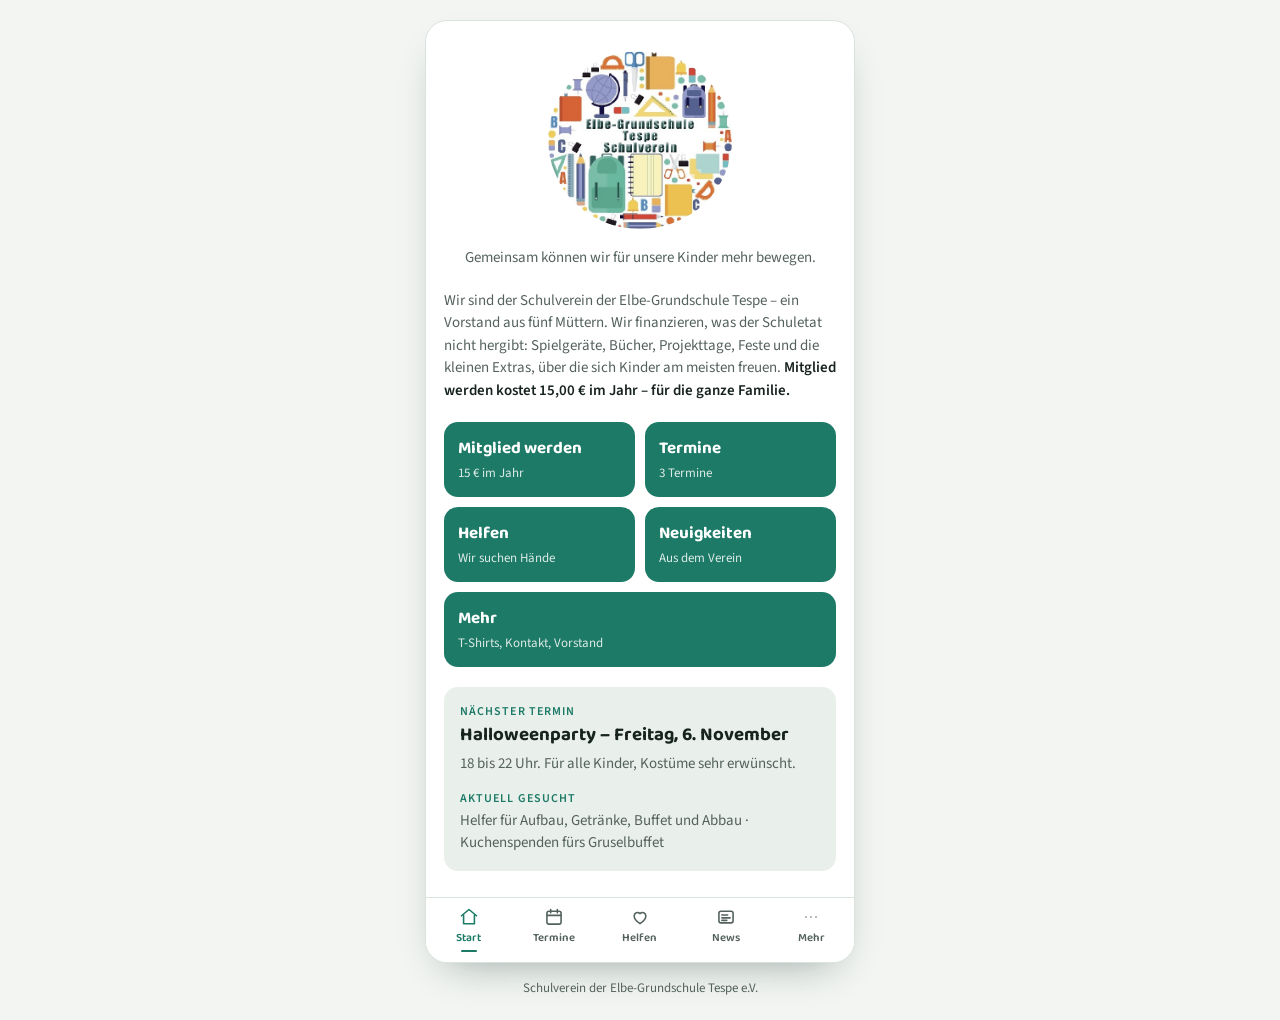
==== index.html @ aea905aa "Add files via upload" ====
<!doctype html>
<html lang="de">
<head>
<meta charset="utf-8">
<meta name="viewport" content="width=device-width, initial-scale=1, viewport-fit=cover">
<title>Schulverein Tespe</title>
<meta name="description" content="App des Schulvereins der Elbe-Grundschule Tespe e.V. – Termine, Mitgliedschaft, Helfen und mehr.">
<meta name="theme-color" content="#1D7A67">
<link rel="manifest" href="manifest.webmanifest">
<link rel="icon" href="icon-192.png">
<link rel="apple-touch-icon" href="icon-192.png">
<meta name="apple-mobile-web-app-capable" content="yes">
<meta name="apple-mobile-web-app-title" content="Schulverein">
<link rel="stylesheet" href="https://fonts.googleapis.com/css2?family=Baloo+2:wght@600;700&family=Source+Sans+3:wght@400;600&display=swap">
<link rel="stylesheet" href="app.css">
</head>
<body>
<div id="app"></div>
<script src="app.js"></script>
</body>
</html>
---- app.css ----
:root{
  --ground:#F2F5F2;
  --surface:#FFFFFF;
  --surface-2:#E9EFEA;
  --ink:#17231F;
  --ink-soft:#54625C;
  --line:#DBE3DD;
  --brand:#1D7A67;
  --brand-soft:#E3F0EC;
  --on-brand:#FFFFFF;
  --sun:#D98C1F;
  --sun-soft:#FBEFDC;
  --shadow:0 18px 40px -22px rgba(13,40,33,.45);
  --radius:14px;
}
@media (prefers-color-scheme: dark){
  :root:not([data-theme="light"]){
    --ground:#0E1513; --surface:#18201D; --surface-2:#212B27;
    --ink:#E7EEEA; --ink-soft:#9AAAA3; --line:#2B3732;
    --brand:#33A98F; --brand-soft:#1B2C28; --on-brand:#06120F;
    --sun:#E9A83F; --sun-soft:#2A2317;
    --shadow:0 18px 40px -24px rgba(0,0,0,.8);
  }
}
:root[data-theme="dark"]{
  --ground:#0E1513; --surface:#18201D; --surface-2:#212B27;
  --ink:#E7EEEA; --ink-soft:#9AAAA3; --line:#2B3732;
  --brand:#33A98F; --brand-soft:#1B2C28; --on-brand:#06120F;
  --sun:#E9A83F; --sun-soft:#2A2317;
  --shadow:0 18px 40px -24px rgba(0,0,0,.8);
}

*{box-sizing:border-box;}
body{
  margin:0;
  background:var(--ground);
  color:var(--ink);
  font-family:"Source Sans 3","Segoe UI",system-ui,sans-serif;
  font-size:16px;line-height:1.5;
  padding-block:20px 0;padding-inline:16px;
}
h1,h2,h3,.tile b,.tab span{font-family:"Baloo 2","Trebuchet MS",system-ui,sans-serif;font-weight:700;}
h1,h2,h3{text-wrap:balance;margin:0;}
img{max-width:100%;}
[hidden]{display:none !important;}

.hinweis{
  max-width:430px;margin:0 auto 18px;
  border-left:3px solid var(--sun);background:var(--sun-soft);
  padding:10px 14px;border-radius:0 10px 10px 0;font-size:14px;
}

.phone{
  max-width:430px;margin:0 auto;
  background:var(--surface);border:1px solid var(--line);
  border-radius:22px;box-shadow:var(--shadow);overflow:hidden;
}
.screen{padding:22px 18px 26px;display:flex;flex-direction:column;gap:20px;}

.crest{display:flex;flex-direction:column;align-items:center;gap:10px;text-align:center;}
.crest svg{width:76px;height:76px;}
.crest img.logo{
  width:min(200px,62%);height:auto;
  background:#fff;border-radius:50%;
  padding:8px;box-sizing:border-box;
}
.crest h1{font-size:25px;line-height:1.15;}
.claim{color:var(--ink-soft);font-size:15px;margin:0;}

.lead{font-size:15px;color:var(--ink-soft);margin:0;}
.lead strong{color:var(--ink);font-weight:600;}

.tiles{display:grid;grid-template-columns:1fr 1fr;gap:10px;}
.tile{
  all:unset;box-sizing:border-box;cursor:pointer;
  background:var(--brand);color:var(--on-brand);border-radius:var(--radius);
  padding:14px;display:flex;flex-direction:column;gap:2px;min-height:74px;
}
.tile:last-child{grid-column:1 / -1;}
.tile b{font-size:17px;}
.tile em{font-style:normal;font-size:13px;opacity:.85;}
.tile:hover{filter:brightness(1.07);}
.tile:focus-visible,.tab:focus-visible,.ghost:focus-visible,.zurueck:focus-visible{
  outline:2px solid var(--sun);outline-offset:2px;
}

.panel{
  background:var(--surface-2);border-radius:var(--radius);
  padding:16px;display:flex;flex-direction:column;gap:14px;
}
.eyebrow{
  font-size:12px;letter-spacing:.09em;text-transform:uppercase;
  color:var(--brand);font-weight:600;margin:0;
}

.termin{display:grid;grid-template-columns:54px 1fr;gap:12px;align-items:start;}
.termin + .termin{border-top:1px solid var(--line);padding-top:14px;}
.datum{
  background:var(--surface);border:1px solid var(--line);border-radius:10px;
  text-align:center;padding:6px 2px;line-height:1.1;
}
.datum .tag{font-family:"Baloo 2",system-ui,sans-serif;font-size:20px;font-weight:700;font-variant-numeric:tabular-nums;}
.datum .mon{font-size:11px;text-transform:uppercase;letter-spacing:.06em;color:var(--ink-soft);}
.termin h3{font-size:17px;}
.termin p{margin:2px 0 0;font-size:14px;color:var(--ink-soft);}
.termin .zeit{color:var(--ink);font-weight:600;}

.chip{
  display:inline-block;margin-top:7px;font-size:12px;font-weight:600;
  background:var(--brand-soft);color:var(--brand);padding:3px 9px;border-radius:999px;
}
.chip.gesperrt{background:var(--sun-soft);color:var(--sun);}

ul.liste{margin:0;padding-left:18px;font-size:15px;display:flex;flex-direction:column;gap:6px;color:var(--ink-soft);}

.vorstand{display:flex;flex-direction:column;gap:7px;font-size:15px;}
.vorstand div{display:flex;justify-content:space-between;gap:12px;border-bottom:1px dotted var(--line);padding-bottom:6px;}
.vorstand span{color:var(--ink-soft);font-size:13.5px;text-align:right;}

.ghost{
  display:block;text-decoration:none;cursor:pointer;
  border:1.5px solid var(--brand);color:var(--brand);background:none;
  border-radius:10px;padding:10px 14px;text-align:center;
  font-weight:600;font-size:15px;font-family:inherit;
}
.ghost:hover{background:var(--brand-soft);}

.zurueck{
  all:unset;cursor:pointer;color:var(--brand);font-weight:600;font-size:14px;
}
.zurueck:hover{text-decoration:underline;}

.impressum{font-size:13.5px;color:var(--ink-soft);margin:0;}
.impressum b{color:var(--ink);}
.impressum a{color:var(--brand);}

.tabs{
  position:sticky;bottom:0;
  display:grid;grid-template-columns:repeat(5,1fr);
  background:var(--surface);border-top:1px solid var(--line);
  padding-bottom:env(safe-area-inset-bottom,0px);
}
.tab{
  all:unset;box-sizing:border-box;cursor:pointer;
  padding:9px 2px 10px;display:flex;flex-direction:column;align-items:center;gap:3px;
  color:var(--ink-soft);
}
.tab svg{width:20px;height:20px;}
.tab span{font-size:11.5px;font-weight:600;}
.tab[aria-selected="true"]{color:var(--brand);}
.tab[aria-selected="true"] .dot{opacity:1;}
.dot{width:16px;height:2px;border-radius:2px;background:var(--brand);opacity:0;}

.fuss{
  max-width:430px;margin:16px auto 0;font-size:13px;color:var(--ink-soft);
  text-align:center;padding-bottom:22px;
}

@media (max-width:430px){
  body{padding-inline:0;padding-block:12px 0;}
  .hinweis{margin-inline:16px;}
  .phone{border-radius:0;border-left:0;border-right:0;box-shadow:none;}
}
@media (prefers-reduced-motion:reduce){*{transition:none !important;animation:none !important;}}
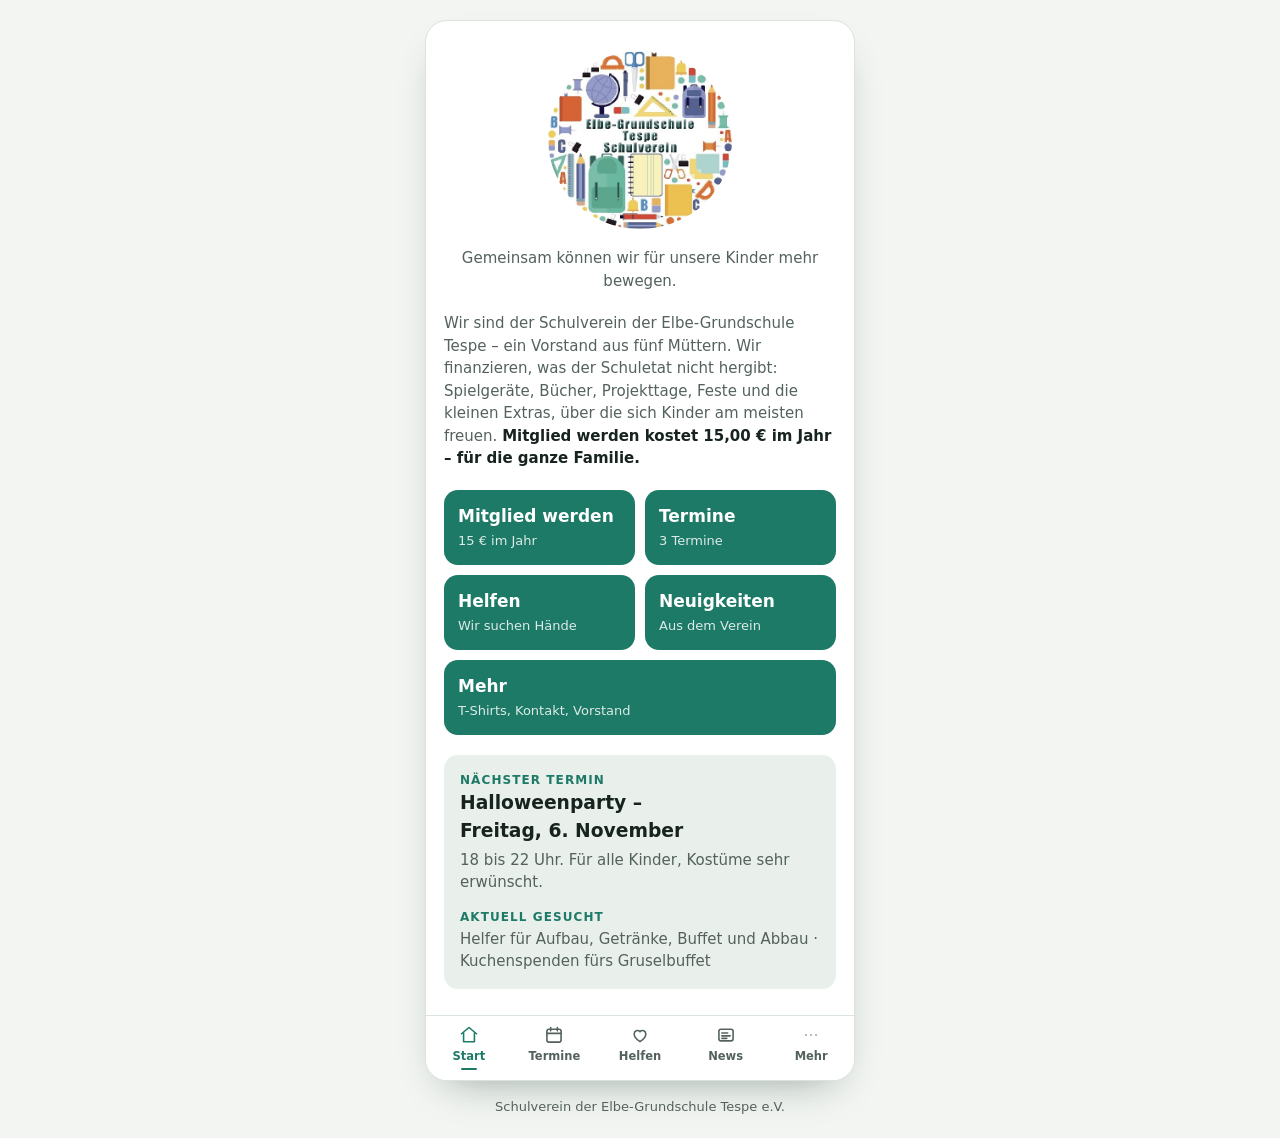
==== commit 6c51e5ed: "Add files via upload" ====
--- a/index.html
+++ b/index.html
@@ -11,7 +11,6 @@
 <link rel="apple-touch-icon" href="icon-192.png">
 <meta name="apple-mobile-web-app-capable" content="yes">
 <meta name="apple-mobile-web-app-title" content="Schulverein">
-<link rel="stylesheet" href="https://fonts.googleapis.com/css2?family=Baloo+2:wght@600;700&family=Source+Sans+3:wght@400;600&display=swap">
 <link rel="stylesheet" href="app.css">
 </head>
 <body>
--- a/app.css
+++ b/app.css
@@ -35,11 +35,11 @@
   margin:0;
   background:var(--ground);
   color:var(--ink);
-  font-family:"Source Sans 3","Segoe UI",system-ui,sans-serif;
+  font-family:"Segoe UI",system-ui,-apple-system,Roboto,Helvetica,Arial,sans-serif;
   font-size:16px;line-height:1.5;
   padding-block:20px 0;padding-inline:16px;
 }
-h1,h2,h3,.tile b,.tab span{font-family:"Baloo 2","Trebuchet MS",system-ui,sans-serif;font-weight:700;}
+h1,h2,h3,.tile b,.tab span{font-family:"Trebuchet MS","Segoe UI",system-ui,sans-serif;font-weight:700;}
 h1,h2,h3{text-wrap:balance;margin:0;}
 img{max-width:100%;}
 [hidden]{display:none !important;}
@@ -99,7 +99,7 @@
   background:var(--surface);border:1px solid var(--line);border-radius:10px;
   text-align:center;padding:6px 2px;line-height:1.1;
 }
-.datum .tag{font-family:"Baloo 2",system-ui,sans-serif;font-size:20px;font-weight:700;font-variant-numeric:tabular-nums;}
+.datum .tag{font-family:"Trebuchet MS","Segoe UI",system-ui,sans-serif;font-size:20px;font-weight:700;font-variant-numeric:tabular-nums;}
 .datum .mon{font-size:11px;text-transform:uppercase;letter-spacing:.06em;color:var(--ink-soft);}
 .termin h3{font-size:17px;}
 .termin p{margin:2px 0 0;font-size:14px;color:var(--ink-soft);}
